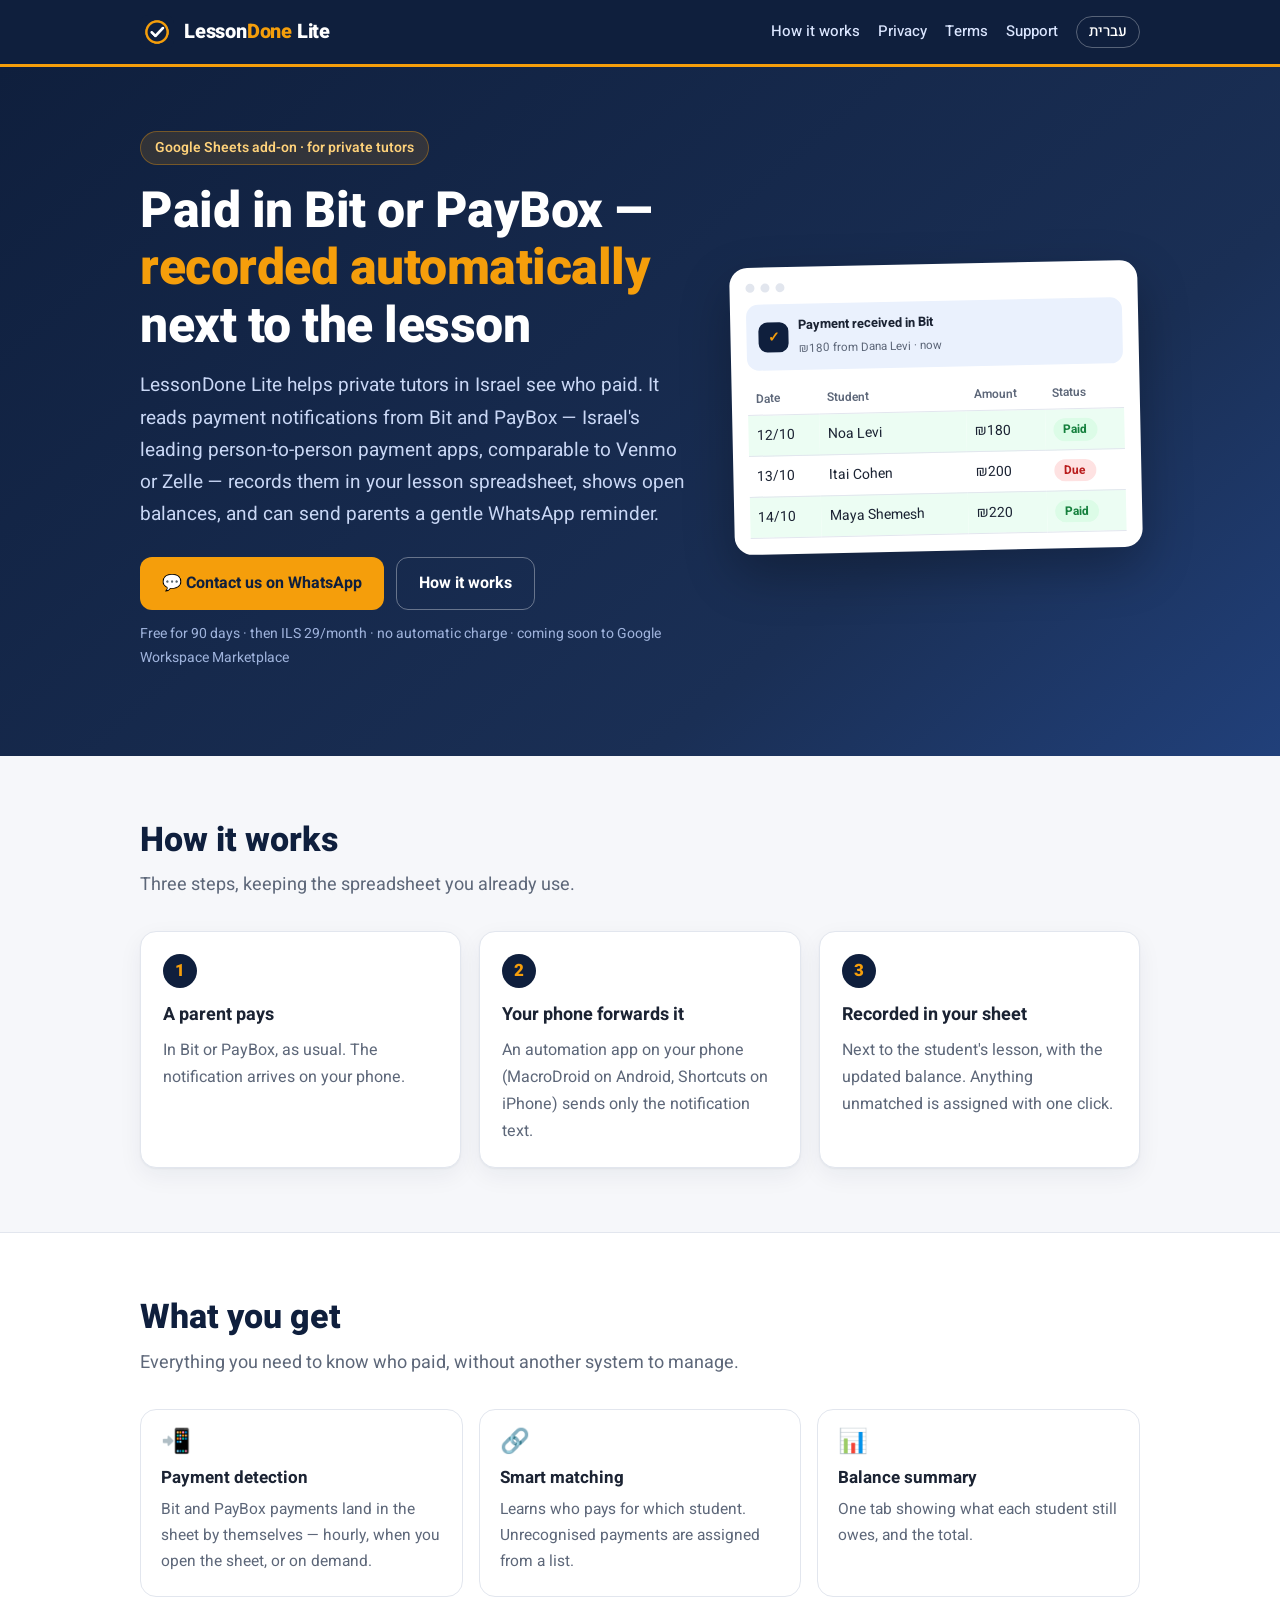
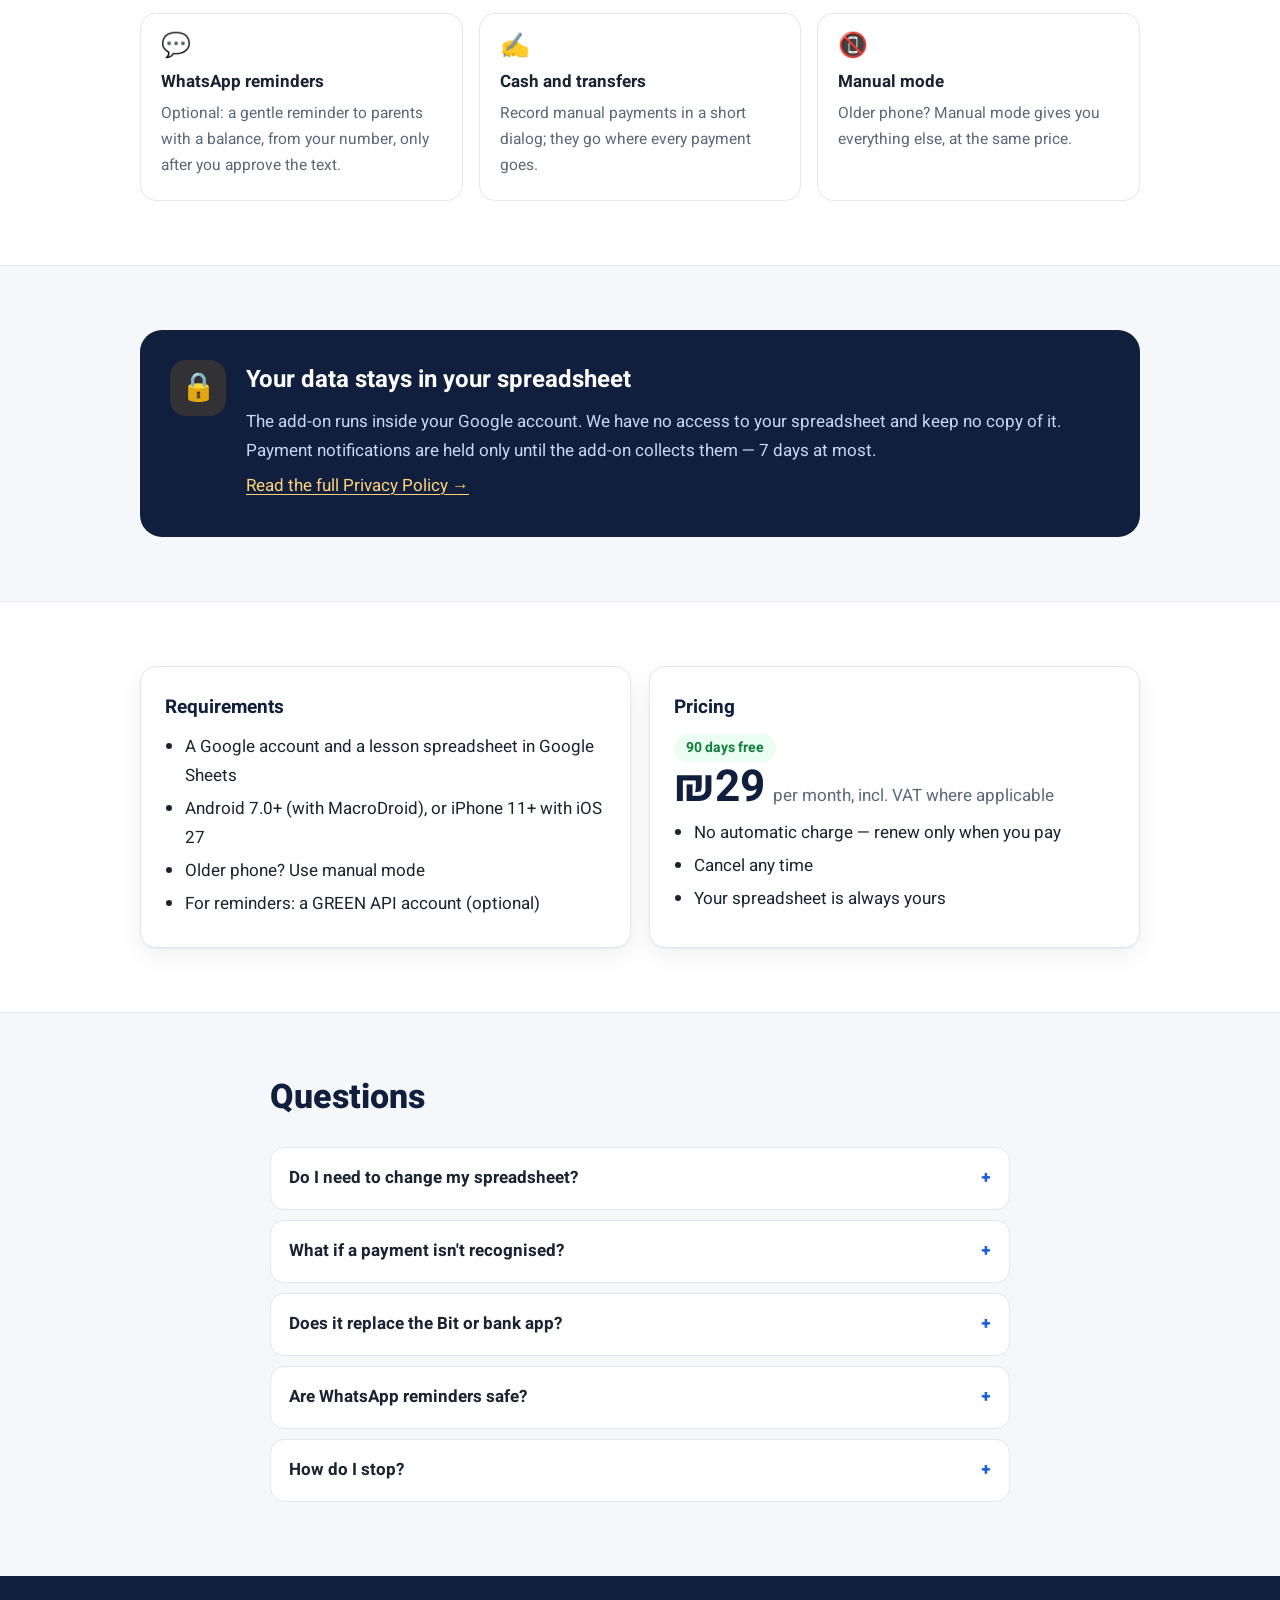
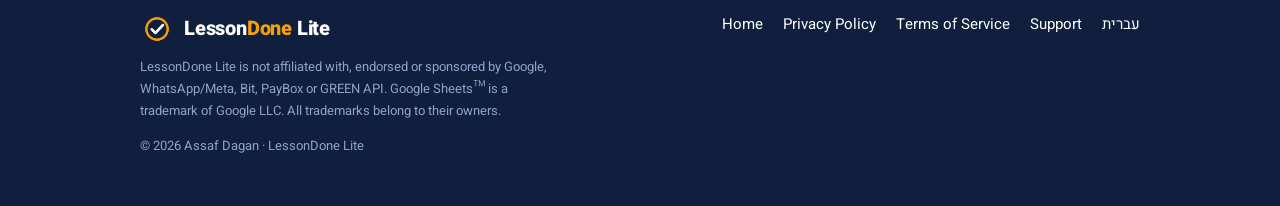
==== lite/en/index.html @ c4875c61 "site: LessonDone Lite pages (home, privacy, terms, support) HE+EN + brand Co-Authored-By: Claude Opu" ====
<!doctype html>
<html lang="en" dir="ltr">
<head>
<meta charset="utf-8">
<meta name="viewport" content="width=device-width, initial-scale=1, viewport-fit=cover">
<title>LessonDone Lite — payment tracking for private tutors</title>
<meta name="description" content="LessonDone Lite — a Google Sheets add-on for private tutors in Israel: detects Bit and PayBox payments, records them next to the lesson, shows balances and sends WhatsApp reminders.">
<meta name="theme-color" content="#0f1f3d">
<link rel="icon" type="image/png" sizes="32x32" href="/brand/icon-32.png">
<link rel="apple-touch-icon" href="/brand/icon-128.png">
<link rel="alternate" hreflang="he" href="/lite/">
<meta property="og:title" content="LessonDone Lite — payment tracking for private tutors">
<meta property="og:description" content="LessonDone Lite — a Google Sheets add-on for private tutors in Israel: detects Bit and PayBox payments, records them next to the lesson, shows balances and sends WhatsApp reminders.">
<meta property="og:image" content="/brand/banner-220x140.png">
<link rel="preconnect" href="https://fonts.googleapis.com">
<link rel="preconnect" href="https://fonts.gstatic.com" crossorigin>
<link rel="stylesheet" href="https://fonts.googleapis.com/css2?family=Heebo:wght@400;500;700;800&display=swap">
<link rel="stylesheet" href="/lite/assets/site.css">
</head>
<body>
<header class="top"><div class="wrap">
  <a class="logo" href="/lite/en/"><img src="/brand/icon-128.png" alt="" width="34" height="34"><bdi dir="ltr">Lesson<span>Done</span> Lite</bdi></a>
  <nav class="nav" aria-label="Main"><a href="/lite/en/#how">How it works</a><a href="/lite/en/privacy/">Privacy</a><a href="/lite/en/terms/">Terms</a><a href="/lite/en/support/">Support</a><a class="lang" href="/lite/" lang="he" hreflang="he">עברית</a></nav>
</div></header>
<div class="hero"><div class="wrap">
  <div>
    <span class="eyebrow">Google Sheets add-on · for private tutors</span>
    <h1>Paid in Bit or PayBox — <em>recorded automatically</em> next to the lesson</h1>
    <p class="sub">LessonDone Lite helps private tutors in Israel see who paid. It reads payment notifications from Bit and PayBox — Israel's leading person-to-person payment apps, comparable to Venmo or Zelle — records them in your lesson spreadsheet, shows open balances, and can send parents a gentle WhatsApp reminder.</p>
    <div class="cta"><a class="btn btn-gold" href="https://wa.me/972524470034?text=Hello%2C%20I%20have%20a%20question%20about%20LessonDone%20Lite">💬 Contact us on WhatsApp</a><a class="btn btn-ghost" href="#how">How it works</a></div>
    <p class="note">Free for 90 days · then ILS 29/month · no automatic charge · coming soon to Google Workspace Marketplace</p>
  </div>
  <div class="mock" aria-hidden="true">
  <div class="bar"><i></i><i></i><i></i></div>
  <div class="notif"><div class="dot">✓</div><div><b>Payment received in Bit</b><small>₪180 from Dana Levi · now</small></div></div>
  <table><thead><tr><th>Date</th><th>Student</th><th>Amount</th><th>Status</th></tr></thead>
  <tbody><tr class="paid"><td>12/10</td><td>Noa Levi</td><td>₪180</td><td><span class="pill ok">Paid</span></td></tr>
  <tr><td>13/10</td><td>Itai Cohen</td><td>₪200</td><td><span class="pill due">Due</span></td></tr>
  <tr class="paid"><td>14/10</td><td>Maya Shemesh</td><td>₪220</td><td><span class="pill ok">Paid</span></td></tr></tbody></table>
</div>
</div></div>
<main>
<section id="how"><div class="wrap">
  <div class="sec-h"><h2>How it works</h2><p>Three steps, keeping the spreadsheet you already use.</p></div>
  <div class="steps">
    <div class="step"><div class="n">1</div><h3>A parent pays</h3><p>In Bit or PayBox, as usual. The notification arrives on your phone.</p></div>
    <div class="step"><div class="n">2</div><h3>Your phone forwards it</h3><p>An automation app on your phone (MacroDroid on Android, Shortcuts on iPhone) sends only the notification text.</p></div>
    <div class="step"><div class="n">3</div><h3>Recorded in your sheet</h3><p>Next to the student's lesson, with the updated balance. Anything unmatched is assigned with one click.</p></div>
  </div>
</div></section>
<section class="alt"><div class="wrap">
  <div class="sec-h"><h2>What you get</h2><p>Everything you need to know who paid, without another system to manage.</p></div>
  <div class="grid">
    <div class="feat"><div class="ic">📲</div><h3>Payment detection</h3><p>Bit and PayBox payments land in the sheet by themselves — hourly, when you open the sheet, or on demand.</p></div>
    <div class="feat"><div class="ic">🔗</div><h3>Smart matching</h3><p>Learns who pays for which student. Unrecognised payments are assigned from a list.</p></div>
    <div class="feat"><div class="ic">📊</div><h3>Balance summary</h3><p>One tab showing what each student still owes, and the total.</p></div>
    <div class="feat"><div class="ic">💬</div><h3>WhatsApp reminders</h3><p>Optional: a gentle reminder to parents with a balance, from your number, only after you approve the text.</p></div>
    <div class="feat"><div class="ic">✍️</div><h3>Cash and transfers</h3><p>Record manual payments in a short dialog; they go where every payment goes.</p></div>
    <div class="feat"><div class="ic">📵</div><h3>Manual mode</h3><p>Older phone? Manual mode gives you everything else, at the same price.</p></div>
  </div>
</div></section>
<section><div class="wrap">
  <div class="privacy">
    <div class="shield">🔒</div>
    <div><h2>Your data stays in your spreadsheet</h2>
    <p>The add-on runs inside your Google account. We have no access to your spreadsheet and keep no copy of it. Payment notifications are held only until the add-on collects them — 7 days at most.</p>
    <p><a href="/lite/en/privacy/">Read the full Privacy Policy →</a></p></div>
  </div>
</div></section>
<section class="alt"><div class="wrap">
  <div class="cols">
    <div class="card"><h3>Requirements</h3><ul>
      <li>A Google account and a lesson spreadsheet in Google Sheets</li>
      <li>Android 7.0+ (with MacroDroid), or iPhone 11+ with iOS 27</li>
      <li>Older phone? Use manual mode</li>
      <li>For reminders: a GREEN API account (optional)</li></ul></div>
    <div class="card"><h3>Pricing</h3><span class="tag">90 days free</span>
      <div class="price"><b>₪29</b><span>per month, incl. VAT where applicable</span></div>
      <ul><li>No automatic charge — renew only when you pay</li><li>Cancel any time</li><li>Your spreadsheet is always yours</li></ul></div>
  </div>
</div></section>
<section><div class="wrap narrow">
  <div class="sec-h"><h2>Questions</h2></div>
  <details><summary>Do I need to change my spreadsheet?</summary><p>No. The add-on recognises your existing columns (date, student, amount) and adds a few 💰 columns at the end.</p></details>
  <details><summary>What if a payment isn't recognised?</summary><p>It goes to the "💰 Incoming payments" tab, where you assign it to a student from a list. Next time it is recognised automatically.</p></details>
  <details><summary>Does it replace the Bit or bank app?</summary><p>No. Detection is a convenient tracking tool, not an accounting record or proof that money arrived. If in doubt, check the app.</p></details>
  <details><summary>Are WhatsApp reminders safe?</summary><p>They are sent through GREEN API, an unofficial third-party service, so there is a risk the number may be restricted. The add-on sends few, spaced messages, only to parents with a balance. See section 9 of the <a href="/lite/en/terms/">Terms</a>. You can also work without reminders.</p></details>
  <details><summary>How do I stop?</summary><p>Simply don't renew, or tell us. To remove the add-on: Extensions → Add-ons → Manage add-ons.</p></details>
</div></section>
</main>
<footer><div class="wrap">
  <div><a class="logo" href="/lite/en/"><img src="/brand/icon-128.png" alt="" width="34" height="34"><bdi dir="ltr">Lesson<span>Done</span> Lite</bdi></a>
  <p class="small">LessonDone Lite is not affiliated with, endorsed or sponsored by Google, WhatsApp/Meta, Bit, PayBox or GREEN API. Google Sheets™ is a trademark of Google LLC. All trademarks belong to their owners.</p><p class="small">© 2026 Assaf Dagan · LessonDone Lite</p></div>
  <div class="links"><a href="/lite/en/">Home</a><a href="/lite/en/privacy/">Privacy Policy</a><a href="/lite/en/terms/">Terms of Service</a><a href="/lite/en/support/">Support</a><a href="/lite/" lang="he">עברית</a></div>
</div></footer>
</body>
</html>
---- lite/assets/site.css ----
/* LessonDone Lite — site styles (brand: navy #0f1f3d, blue #1a5fd4, gold #f59e0b) */
:root{
  --navy:#0f1f3d; --navy-2:#1a2f55; --blue:#1a5fd4; --blue-soft:#eaf1fd; --gold:#f59e0b; --gold-soft:#fff6e3;
  --bg:#f6f7fa; --paper:#ffffff; --ink:#1b2333; --muted:#5d6779; --rule:#e2e6ee; --green:#15803d; --green-soft:#ecfdf3;
  --r:16px; --shadow:0 1px 2px rgba(15,31,61,.05),0 8px 24px rgba(15,31,61,.06);
  --f:"Heebo",Arial,"Segoe UI",sans-serif;
}
*{box-sizing:border-box}
html{-webkit-text-size-adjust:100%}
body{margin:0;background:var(--bg);color:var(--ink);font-family:var(--f);font-size:17px;line-height:1.7}
a{color:var(--blue);text-underline-offset:3px}
img{max-width:100%;display:block}
.wrap{max-width:1040px;margin:0 auto;padding-left:max(20px,env(safe-area-inset-left,0px));padding-right:max(20px,env(safe-area-inset-right,0px))}
.narrow{max-width:780px}

/* top bar */
.top{background:var(--navy);color:#fff;position:sticky;top:0;z-index:20;border-bottom:3px solid var(--gold)}
.top .wrap{display:flex;align-items:center;justify-content:space-between;gap:16px;min-height:64px;flex-wrap:wrap;padding-block:8px}
.logo{display:flex;align-items:center;gap:10px;color:#fff;text-decoration:none;font-weight:800;font-size:20px;letter-spacing:-.2px;white-space:nowrap}
.logo img{width:34px;height:34px;border-radius:9px}
.logo span{color:var(--gold)}
.nav{display:flex;align-items:center;gap:4px 18px;flex-wrap:wrap;font-size:15px}
.nav a{color:#dbe6ff;text-decoration:none;font-weight:500}
.nav a:hover,.nav a[aria-current="page"]{color:#fff}
.nav a[aria-current="page"]{border-bottom:2px solid var(--gold)}
.nav .lang{border:1px solid rgba(255,255,255,.3);border-radius:999px;padding:2px 12px;color:#fff}

/* hero */
.hero{background:linear-gradient(140deg,var(--navy) 0%,var(--navy-2) 70%,#21407a 100%);color:#fff;overflow:hidden}
.hero .wrap{display:grid;grid-template-columns:1.15fr .85fr;gap:40px;align-items:center;padding-block:64px 72px}
.eyebrow{display:inline-flex;align-items:center;gap:8px;background:rgba(245,158,11,.14);color:#ffd27a;border:1px solid rgba(245,158,11,.35);border-radius:999px;padding:4px 14px;font-size:14px;font-weight:600}
.hero h1{font-size:clamp(32px,5vw,50px);line-height:1.15;margin:18px 0 14px;font-weight:800;letter-spacing:-.5px;text-wrap:balance}
.hero h1 em{font-style:normal;color:var(--gold)}
.hero p.sub{font-size:19px;color:#c9d7f5;margin:0 0 26px;max-width:34em}
.cta{display:flex;flex-wrap:wrap;gap:12px}
.btn{display:inline-flex;align-items:center;gap:8px;font:inherit;font-weight:700;font-size:16px;border-radius:12px;padding:12px 22px;text-decoration:none;cursor:pointer;border:0}
.btn-gold{background:var(--gold);color:var(--navy)}
.btn-gold:hover{background:#ffb02e}
.btn-ghost{background:transparent;color:#fff;border:1px solid rgba(255,255,255,.35)}
.btn-ghost:hover{background:rgba(255,255,255,.08)}
.btn-blue{background:var(--blue);color:#fff}
.note{font-size:14px;color:#9fb3dc;margin-top:12px}

/* hero mock: a sheet row turning green */
.mock{background:#fff;color:var(--ink);border-radius:18px;box-shadow:0 20px 50px rgba(0,0,0,.28);padding:16px;font-size:14px;transform:rotate(-1.2deg)}
.mock .bar{display:flex;gap:6px;margin-bottom:12px}.mock .bar i{width:9px;height:9px;border-radius:50%;background:#e2e6ee;display:block}
.mock .notif{display:flex;gap:10px;align-items:center;background:var(--blue-soft);border-radius:12px;padding:10px 12px;margin-bottom:12px}
.mock .notif b{display:block;font-size:13px}
.mock .notif small{color:var(--muted)}
.mock .dot{width:30px;height:30px;border-radius:9px;background:var(--navy);flex-shrink:0;display:grid;place-items:center;color:var(--gold);font-weight:900}
.mock table{width:100%;border-collapse:collapse;font-variant-numeric:tabular-nums}
.mock th{font-size:12px;color:var(--muted);font-weight:600;text-align:start;padding:6px 8px;border-bottom:1px solid var(--rule)}
.mock td{padding:8px;border-bottom:1px solid var(--rule)}
.mock tr.paid td{background:var(--green-soft)}
.mock .pill{display:inline-block;font-size:12px;font-weight:700;border-radius:999px;padding:1px 10px}
.mock .ok{background:#dcfce7;color:var(--green)}
.mock .due{background:#fee2e2;color:#b91c1c}

/* sections */
section{padding-block:64px}
.sec-h{max-width:640px;margin-bottom:30px}
.sec-h h2{font-size:clamp(26px,3.4vw,34px);line-height:1.2;margin:0 0 10px;font-weight:800;color:var(--navy);text-wrap:balance}
.sec-h p{margin:0;color:var(--muted);font-size:18px}
.steps{display:grid;grid-template-columns:repeat(3,1fr);gap:18px;counter-reset:s}
.step{background:var(--paper);border:1px solid var(--rule);border-radius:var(--r);padding:22px;box-shadow:var(--shadow);min-width:0}
.step .n{width:34px;height:34px;border-radius:50%;background:var(--navy);color:var(--gold);font-weight:800;display:grid;place-items:center;margin-bottom:12px}
.step h3{margin:0 0 6px;font-size:18px}
.step p{margin:0;color:var(--muted);font-size:16px}
.grid{display:grid;grid-template-columns:repeat(3,1fr);gap:16px}
.feat{background:var(--paper);border-radius:var(--r);padding:20px;border:1px solid var(--rule);min-width:0}
.feat .ic{font-size:24px;line-height:1;margin-bottom:10px}
.feat h3{margin:0 0 4px;font-size:17px}
.feat p{margin:0;color:var(--muted);font-size:15.5px}
.alt{background:#fff;border-block:1px solid var(--rule)}

.privacy{display:grid;grid-template-columns:auto 1fr;gap:20px;align-items:start;background:var(--navy);color:#fff;border-radius:22px;padding:30px}
.privacy .shield{width:56px;height:56px;border-radius:16px;background:rgba(245,158,11,.15);display:grid;place-items:center;font-size:28px}
.privacy h2{margin:0 0 8px;font-size:24px}
.privacy p{margin:0 0 6px;color:#c9d7f5}
.privacy a{color:#ffd27a}

.cols{display:grid;grid-template-columns:1fr 1fr;gap:18px}
.card{background:var(--paper);border:1px solid var(--rule);border-radius:var(--r);padding:24px;box-shadow:var(--shadow);min-width:0}
.card h3{margin:0 0 10px;font-size:19px;color:var(--navy)}
.card ul{margin:0;padding-inline-start:20px}
.card li{margin:4px 0}
.price{display:flex;align-items:baseline;gap:8px;margin:4px 0 8px}
.price b{font-size:44px;color:var(--navy);line-height:1;font-variant-numeric:tabular-nums}
.price span{color:var(--muted)}
.tag{display:inline-block;background:var(--green-soft);color:var(--green);font-weight:700;border-radius:999px;padding:2px 12px;font-size:14px}

details{background:var(--paper);border:1px solid var(--rule);border-radius:14px;padding:4px 18px;margin-bottom:10px}
summary{cursor:pointer;font-weight:700;padding:12px 0;list-style:none}
summary::-webkit-details-marker{display:none}
summary::after{content:"+";float:inline-end;color:var(--blue);font-weight:800}
details[open] summary::after{content:"–"}
details p{margin:0 0 14px;color:var(--muted)}

/* document pages (privacy / terms / support) */
.doc-head{background:linear-gradient(140deg,var(--navy),var(--navy-2));color:#fff;padding-block:44px 40px}
.doc-head h1{margin:0 0 6px;font-size:clamp(28px,4vw,40px);font-weight:800}
.doc-head p{margin:0;color:#c9d7f5}
.doc{padding-block:36px 72px}
.doc article{background:var(--paper);border:1px solid var(--rule);border-radius:var(--r);padding:clamp(20px,4vw,48px);box-shadow:var(--shadow)}
.doc h2{font-size:21px;color:var(--navy);margin:32px 0 8px;padding-top:18px;border-top:1px solid var(--rule)}
.doc h2:first-child{margin-top:0;padding-top:0;border-top:0}
.doc h3{font-size:17px;margin:18px 0 4px}
.doc p,.doc li{max-width:72ch}
.doc .lead{font-size:18px}
.doc .tbl{overflow-x:auto;margin:10px 0 16px}
.doc table{border-collapse:collapse;width:100%;min-width:560px;font-size:15px;line-height:1.55}
.doc th,.doc td{border:1px solid var(--rule);padding:9px 11px;vertical-align:top;text-align:start}
.doc th{background:var(--blue-soft)}
.doc .caps{font-weight:700}
.doc .en-quote{direction:ltr;text-align:left;font-style:italic;background:var(--blue-soft);border-radius:10px;padding:12px 16px;unicode-bidi:isolate}
.doc .foot{color:var(--muted);font-size:14px;margin-top:30px}
.contact{display:grid;grid-template-columns:repeat(2,1fr);gap:16px;margin-bottom:26px}
.contact .card a.big{font-size:20px;font-weight:800;text-decoration:none}

/* footer */
footer{background:var(--navy);color:#b9c7e6;font-size:15px;padding-block:36px}
footer .wrap{display:grid;grid-template-columns:1.2fr 1fr;gap:24px}
footer a{color:#fff;text-decoration:none}
footer .links{display:flex;flex-wrap:wrap;gap:8px 20px;justify-content:flex-end;align-content:start}
footer .small{font-size:13px;color:#8fa2c9;margin-top:10px;max-width:60ch}

:focus-visible{outline:3px solid var(--gold);outline-offset:2px;border-radius:6px}

@media (max-width:860px){
  .hero .wrap{grid-template-columns:1fr;padding-block:44px 52px}
  .mock{transform:none;max-width:460px}
  .steps,.grid{grid-template-columns:1fr 1fr}
  .cols,.contact{grid-template-columns:1fr}
  footer .wrap{grid-template-columns:1fr}
  footer .links{justify-content:flex-start}
}
@media (max-width:560px){
  body{font-size:16px}
  .steps,.grid{grid-template-columns:1fr}
  section{padding-block:48px}
  .privacy{grid-template-columns:1fr}
  .nav{font-size:14px;gap:4px 12px}
}
@media print{
  .top,footer,.doc-head .lang-switch{display:none!important}
  body{background:#fff;font-size:11.5pt}
  .doc-head{background:none;color:#000;padding:0 0 10px}
  .doc-head p{color:#333}
  .doc article{border:0;box-shadow:none;padding:0}
  .doc .tbl{overflow:visible}.doc table{min-width:0}
}
@media (prefers-reduced-motion:reduce){*{transition:none!important;animation:none!important}}
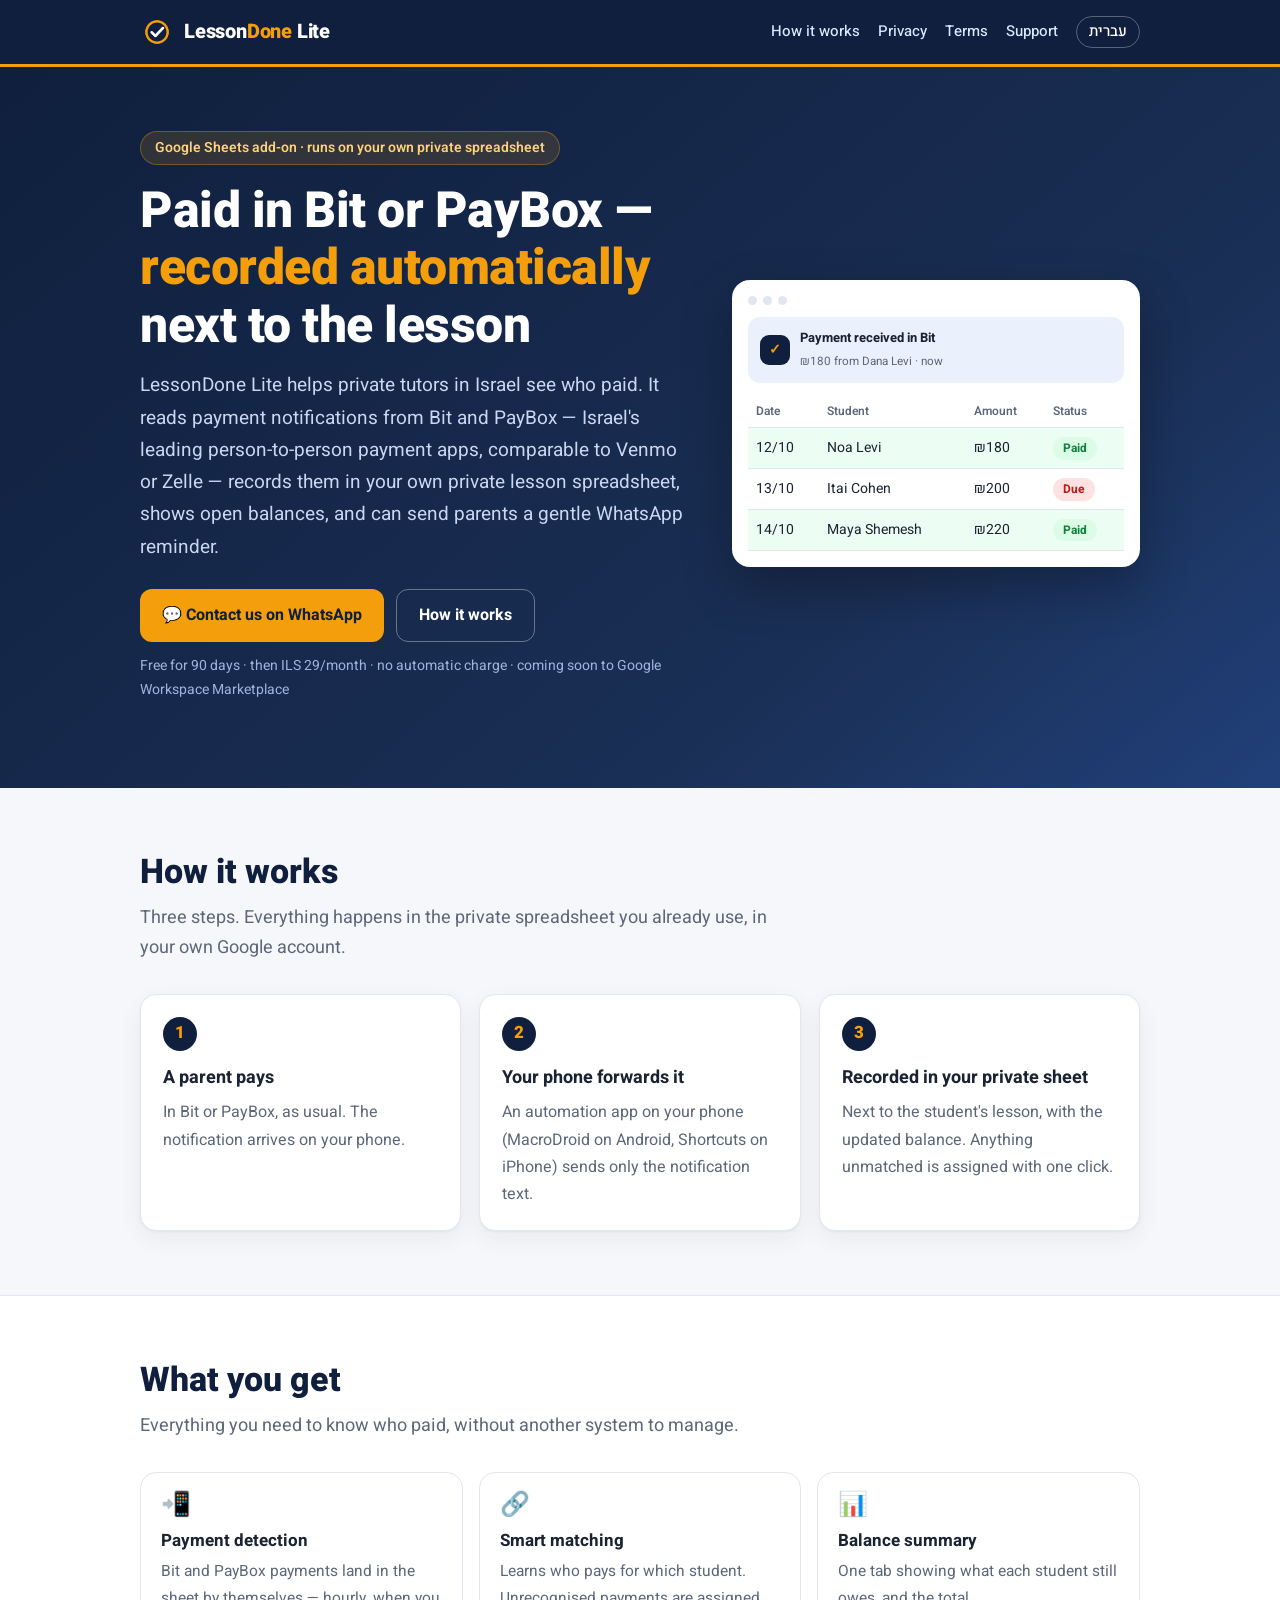
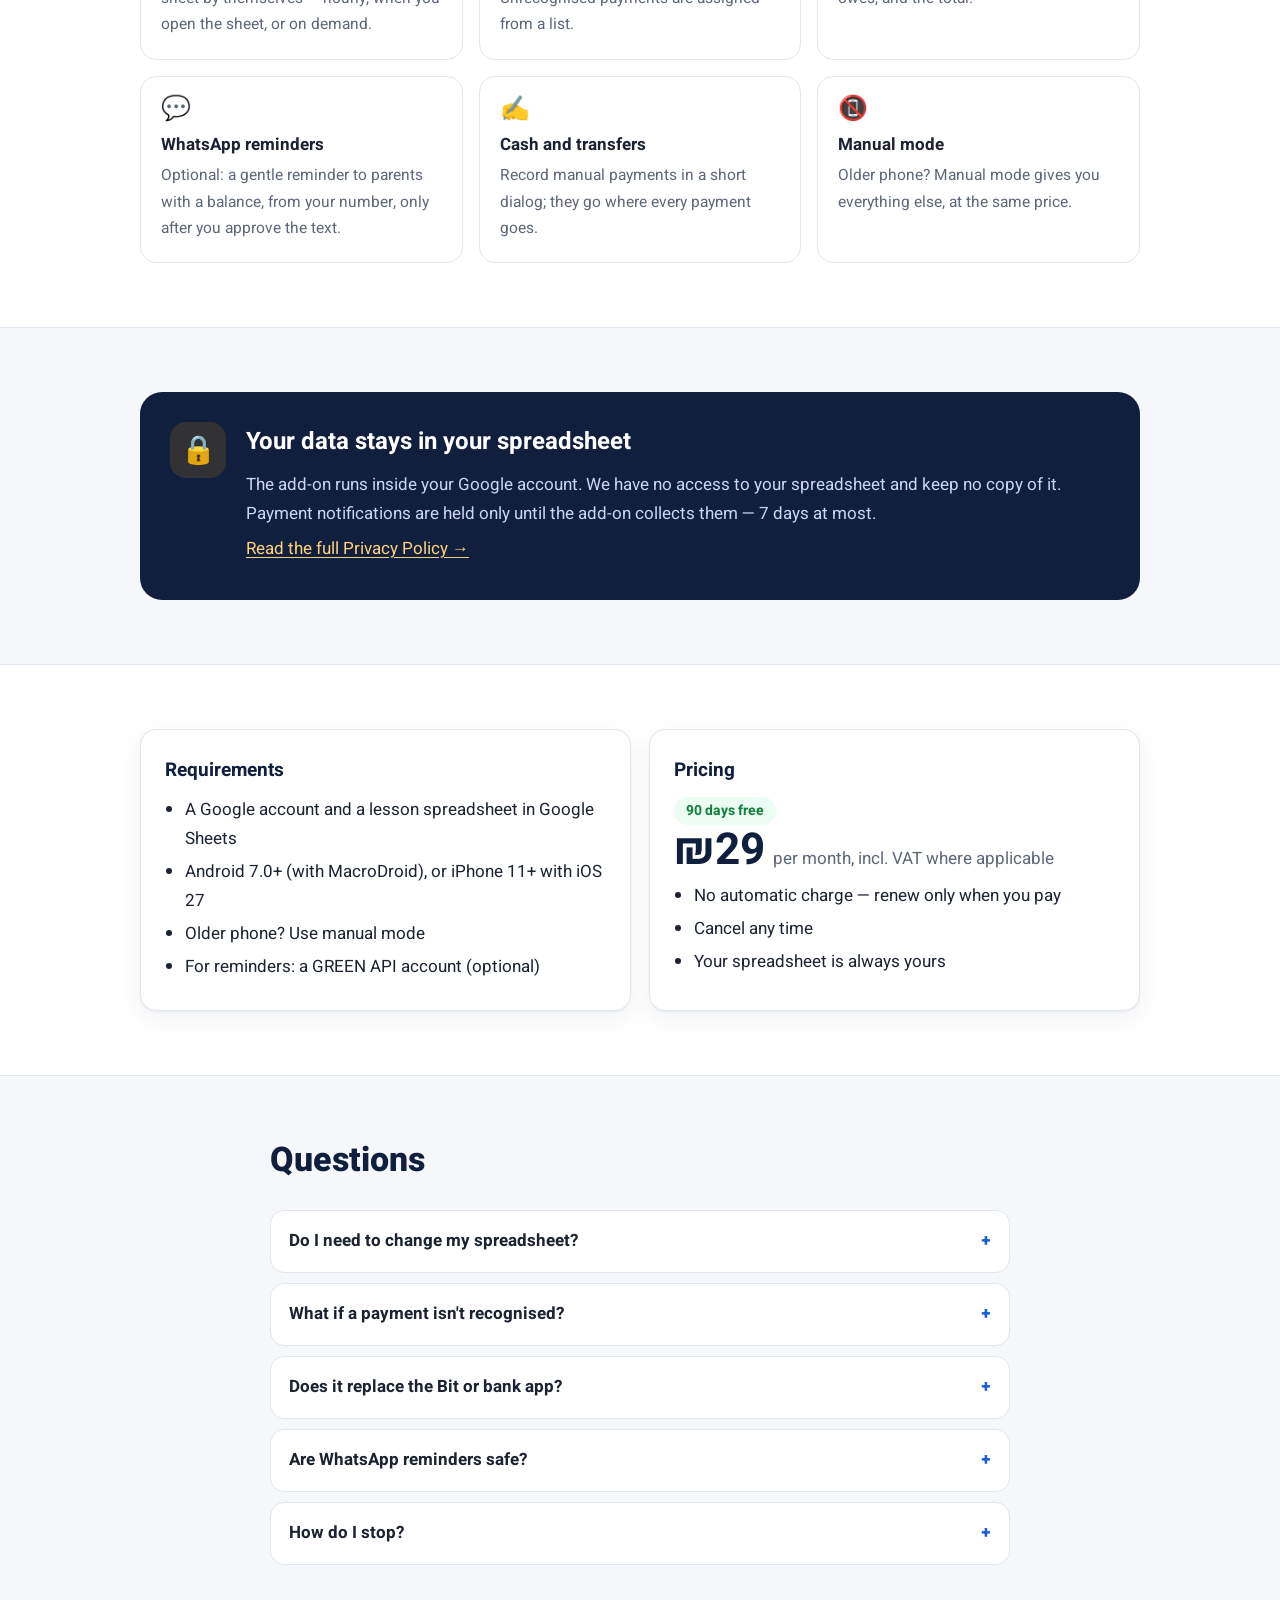
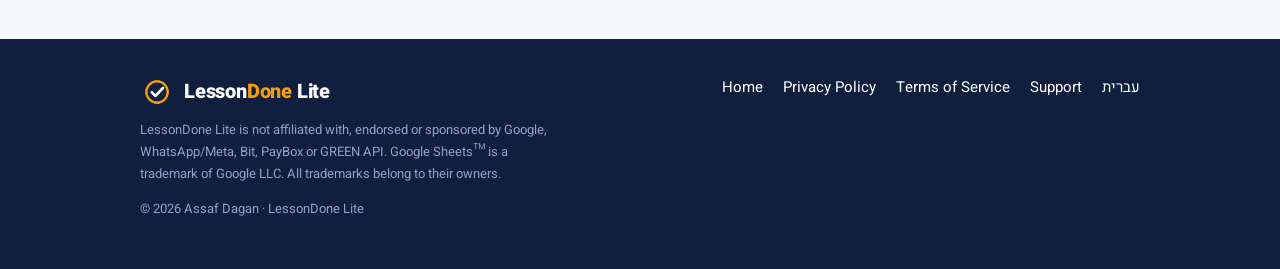
==== commit 74110ab2: "site: private sheet wording, straight preview" ====
--- a/lite/en/index.html
+++ b/lite/en/index.html
@@ -24,9 +24,9 @@
 </div></header>
 <div class="hero"><div class="wrap">
   <div>
-    <span class="eyebrow">Google Sheets add-on · for private tutors</span>
+    <span class="eyebrow">Google Sheets add-on · runs on your own private spreadsheet</span>
     <h1>Paid in Bit or PayBox — <em>recorded automatically</em> next to the lesson</h1>
-    <p class="sub">LessonDone Lite helps private tutors in Israel see who paid. It reads payment notifications from Bit and PayBox — Israel's leading person-to-person payment apps, comparable to Venmo or Zelle — records them in your lesson spreadsheet, shows open balances, and can send parents a gentle WhatsApp reminder.</p>
+    <p class="sub">LessonDone Lite helps private tutors in Israel see who paid. It reads payment notifications from Bit and PayBox — Israel's leading person-to-person payment apps, comparable to Venmo or Zelle — records them in your own private lesson spreadsheet, shows open balances, and can send parents a gentle WhatsApp reminder.</p>
     <div class="cta"><a class="btn btn-gold" href="https://wa.me/972524470034?text=Hello%2C%20I%20have%20a%20question%20about%20LessonDone%20Lite">💬 Contact us on WhatsApp</a><a class="btn btn-ghost" href="#how">How it works</a></div>
     <p class="note">Free for 90 days · then ILS 29/month · no automatic charge · coming soon to Google Workspace Marketplace</p>
   </div>
@@ -41,11 +41,11 @@
 </div></div>
 <main>
 <section id="how"><div class="wrap">
-  <div class="sec-h"><h2>How it works</h2><p>Three steps, keeping the spreadsheet you already use.</p></div>
+  <div class="sec-h"><h2>How it works</h2><p>Three steps. Everything happens in the private spreadsheet you already use, in your own Google account.</p></div>
   <div class="steps">
     <div class="step"><div class="n">1</div><h3>A parent pays</h3><p>In Bit or PayBox, as usual. The notification arrives on your phone.</p></div>
     <div class="step"><div class="n">2</div><h3>Your phone forwards it</h3><p>An automation app on your phone (MacroDroid on Android, Shortcuts on iPhone) sends only the notification text.</p></div>
-    <div class="step"><div class="n">3</div><h3>Recorded in your sheet</h3><p>Next to the student's lesson, with the updated balance. Anything unmatched is assigned with one click.</p></div>
+    <div class="step"><div class="n">3</div><h3>Recorded in your private sheet</h3><p>Next to the student's lesson, with the updated balance. Anything unmatched is assigned with one click.</p></div>
   </div>
 </div></section>
 <section class="alt"><div class="wrap">
--- a/lite/assets/site.css
+++ b/lite/assets/site.css
@@ -42,7 +42,7 @@
 .note{font-size:14px;color:#9fb3dc;margin-top:12px}
 
 /* hero mock: a sheet row turning green */
-.mock{background:#fff;color:var(--ink);border-radius:18px;box-shadow:0 20px 50px rgba(0,0,0,.28);padding:16px;font-size:14px;transform:rotate(-1.2deg)}
+.mock{background:#fff;color:var(--ink);border-radius:18px;box-shadow:0 20px 50px rgba(0,0,0,.28);padding:16px;font-size:14px}
 .mock .bar{display:flex;gap:6px;margin-bottom:12px}.mock .bar i{width:9px;height:9px;border-radius:50%;background:#e2e6ee;display:block}
 .mock .notif{display:flex;gap:10px;align-items:center;background:var(--blue-soft);border-radius:12px;padding:10px 12px;margin-bottom:12px}
 .mock .notif b{display:block;font-size:13px}
